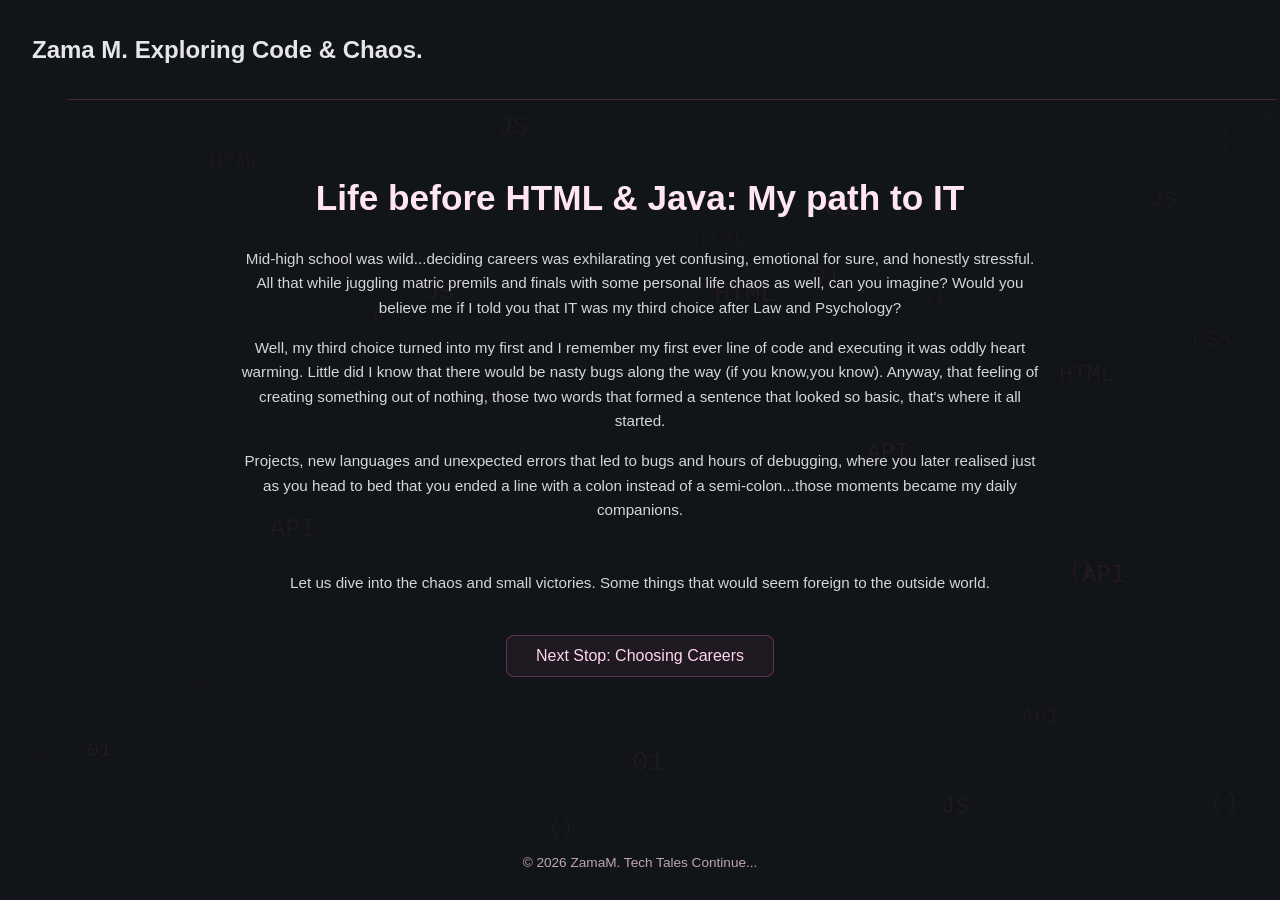
==== index.html @ 69c9a5df "Update index.html" ====
<!DOCTYPE html>
<html lang="en">
  <head>
    <meta charset="UTF-8">
    <meta name="viewport" content="width=device-width, initial-scale=1.0">
    <title>Life Before HTML & Java: My Journey into Tech</title>
    <title><h2>By Zama M.</h2></title>
    <link rel="stylesheet" href="css/style.css">
  </head>
  <body>

    <canvas id="tech-bg"></canvas>

    <div class="top-bar">
      <h2>Zama M. Exploring Code & Chaos.</h2>
    </div>

    <section class="hero">
      <h1 class="typing">Life before HTML & Java: My path to IT</h1>
      <p>
        Mid-high school was wild...deciding careers was exhilarating yet confusing, emotional for sure, and honestly stressful.
        All that while juggling matric premils and finals with some personal life chaos as well, can you imagine? Would you believe
        me if I told you that IT was my third choice after Law and Psychology?</p>
      <p>
        
        Well, my third choice turned into my first and I remember my first ever line of code and executing it was oddly heart warming. 
      Little did I know that there would be nasty bugs along the way (if you know,you know). Anyway, that feeling of creating something out
      of nothing, those two words that formed a sentence that looked so basic, that's where it all started.
      </p>

      <p>
      Projects, new languages and unexpected errors that led to bugs and hours of debugging, where you later realised just as you head to bed
      that you ended a line with a colon instead of a semi-colon...those moments became my daily companions.
     </p>

      <br>
        <p> Let us dive into the chaos and small victories. Some things that would seem foreign to the outside world.</p>

      
      <a href="choosing-it.html" class="cta">Next Stop: Choosing Careers</a>
    </section>

    <footer>
      <p>&copy; <span id="year"></span> ZamaM. Tech Tales Continue...</p>
    </footer>

    <script src="tech-bg.js"></script>
    <script>
      document.getElementById("year").textContent = new Date().getFullYear();
    </script>

  </body>
</html>
---- css/style.css ----
body {
  margin: 0;
  font-family: 'Orbitron', sans-serif;
  background-color: #111418;
  color: #e6e6e6;

  height: 100vh;
  display: flex;
  flex-direction: column;
  justify-content: space-between;
  overflow: hidden; 
}

.top-bar {
  position: absolute;
  top: 0;
  left: 0;
  width: 100%;
  padding: 1rem 2rem;
  display: flex;
  justify-content: space-between;
  align-items: center;
  z-index: 1;
}

.top-bar::after {
  content: "";
  position: absolute;
  bottom: 0;
  left: 5%;
  width: 90%;
  height: 1px;
  background: rgba(255,105,180,0.2);
}

.logo {
  font-size: 0.9rem;
  color: #ffd6ec;
  letter-spacing: 1px;
  text-shadow: 0 0 6px rgba(255,105,180,0.3);
}

.role {
  font-size: 0.8rem;
  color: #9aa4ad;
}

canvas {
  position: fixed;
  top: 0;
  left: 0;
  width: 100%;
  height: 100%;
  z-index: 0;
  opacity: 0.25;
}

.hero {
  text-align: center;
  padding: 2rem;
  position: relative;
  z-index: 1;
  max-width: 800px;
  margin: auto;
}

.hero h1 {
  font-size: 2.2rem;
  color: #ffe6f2;
  animation: neonPulsePink 3s infinite;
}

.hero p {
  margin-top: 1rem;
  color: #d6d6d6;
  line-height: 1.6;
  font-size: 0.95rem;
}

.cta {
  display: inline-block;
  margin-top: 1.5rem;
  padding: 0.7rem 1.8rem;
  background: #1f1a22;
  color: #ffd6ec;
  border-radius: 8px;
  text-decoration: none;
  border: 1px solid rgba(255, 105, 180, 0.3);
  transition: 0.3s;
}

.cta:hover {
  background: #2a1f2c;
  transform: translateY(-2px);
  box-shadow: 0 0 12px rgba(255, 105, 180, 0.3);
}

footer {
  text-align: center;
  padding: 1rem;
  color: #bfa6b5;
  font-size: 0.85rem;
  position: relative;
  z-index: 1;
}

@keyframes neonPulsePink {
  0%, 100% {
    text-shadow:
      0 0 4px rgba(255,105,180,0.2),
      0 0 10px rgba(255,105,180,0.1);
  }
  50% {
    text-shadow:
      0 0 8px rgba(255,105,180,0.4),
      0 0 18px rgba(255,105,180,0.25);
  }
}
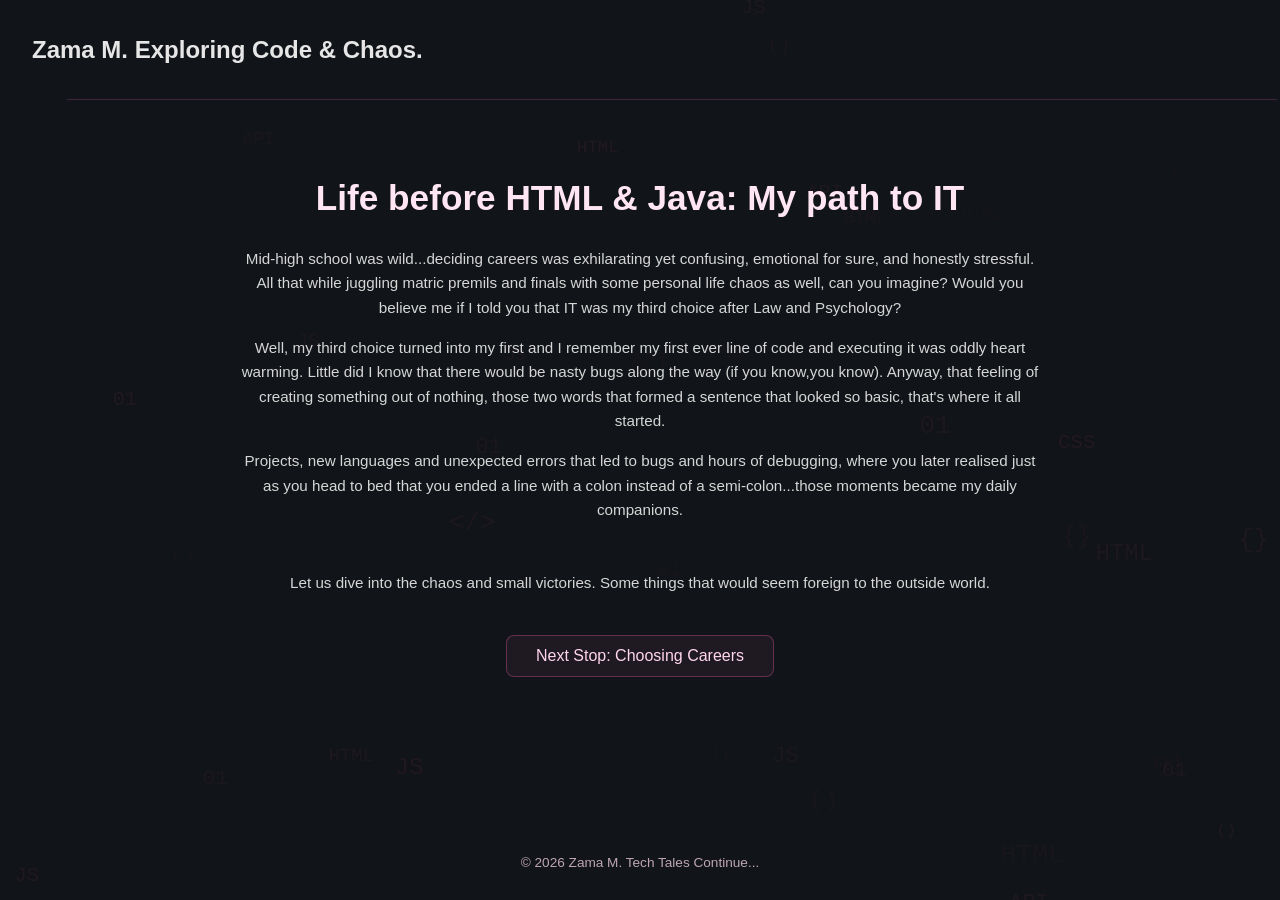
==== commit fd531b9d: "Update index.html" ====
--- a/index.html
+++ b/index.html
@@ -41,7 +41,7 @@
     </section>
 
     <footer>
-      <p>&copy; <span id="year"></span> ZamaM. Tech Tales Continue...</p>
+      <p>&copy; <span id="year"></span> Zama M. Tech Tales Continue...</p>
     </footer>
 
     <script src="tech-bg.js"></script>
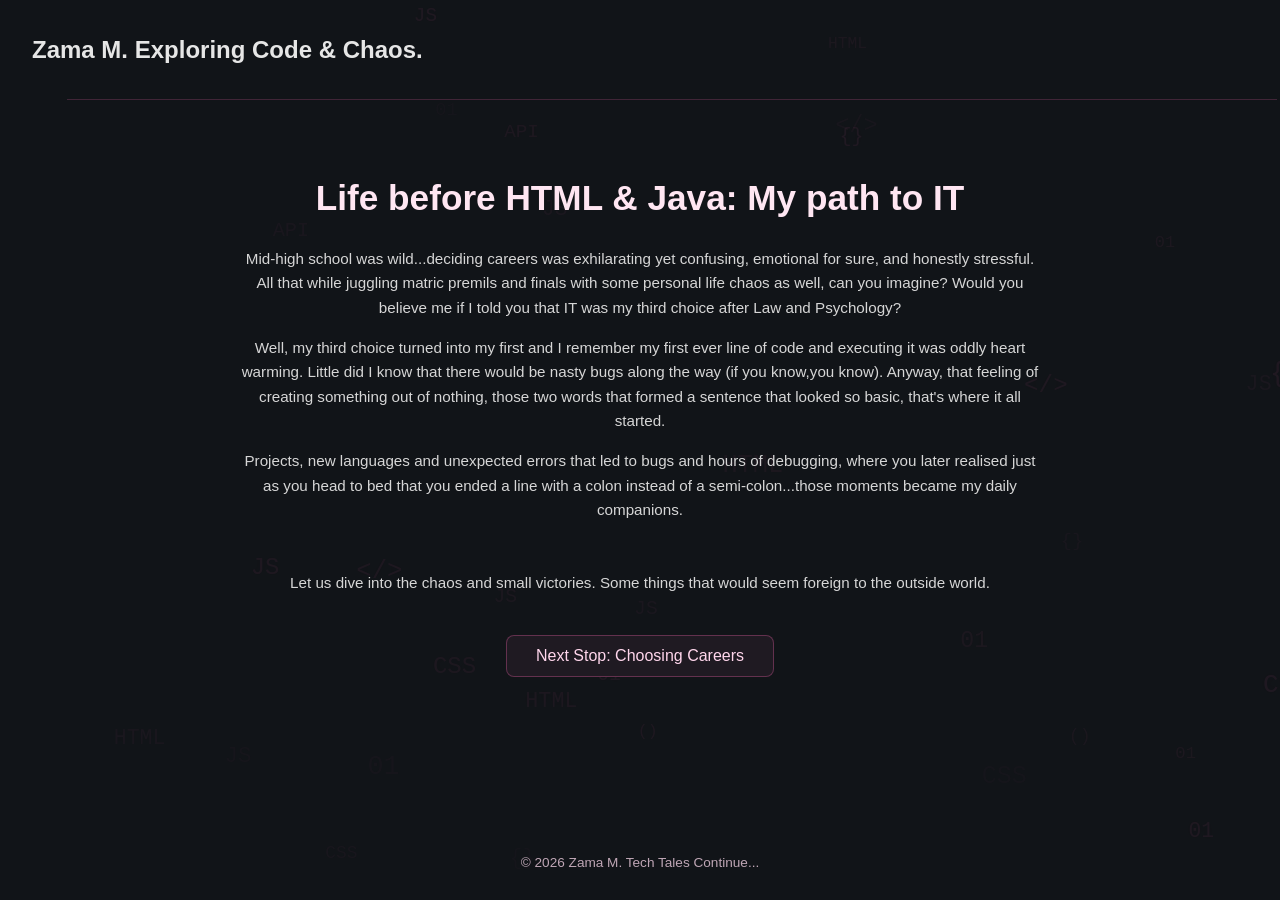
==== commit 02429e5f: "Update index.html" ====
--- a/index.html
+++ b/index.html
@@ -7,7 +7,7 @@
     <title><h2>By Zama M.</h2></title>
     <link rel="stylesheet" href="css/style.css">
   </head>
-  <body>
+  <body class="no-scroll">
 
     <canvas id="tech-bg"></canvas>
 
--- a/css/style.css
+++ b/css/style.css
@@ -8,7 +8,7 @@
   display: flex;
   flex-direction: column;
   justify-content: space-between;
-  overflow: hidden; 
+  overflow-y: auto; 
 }
 
 .top-bar {
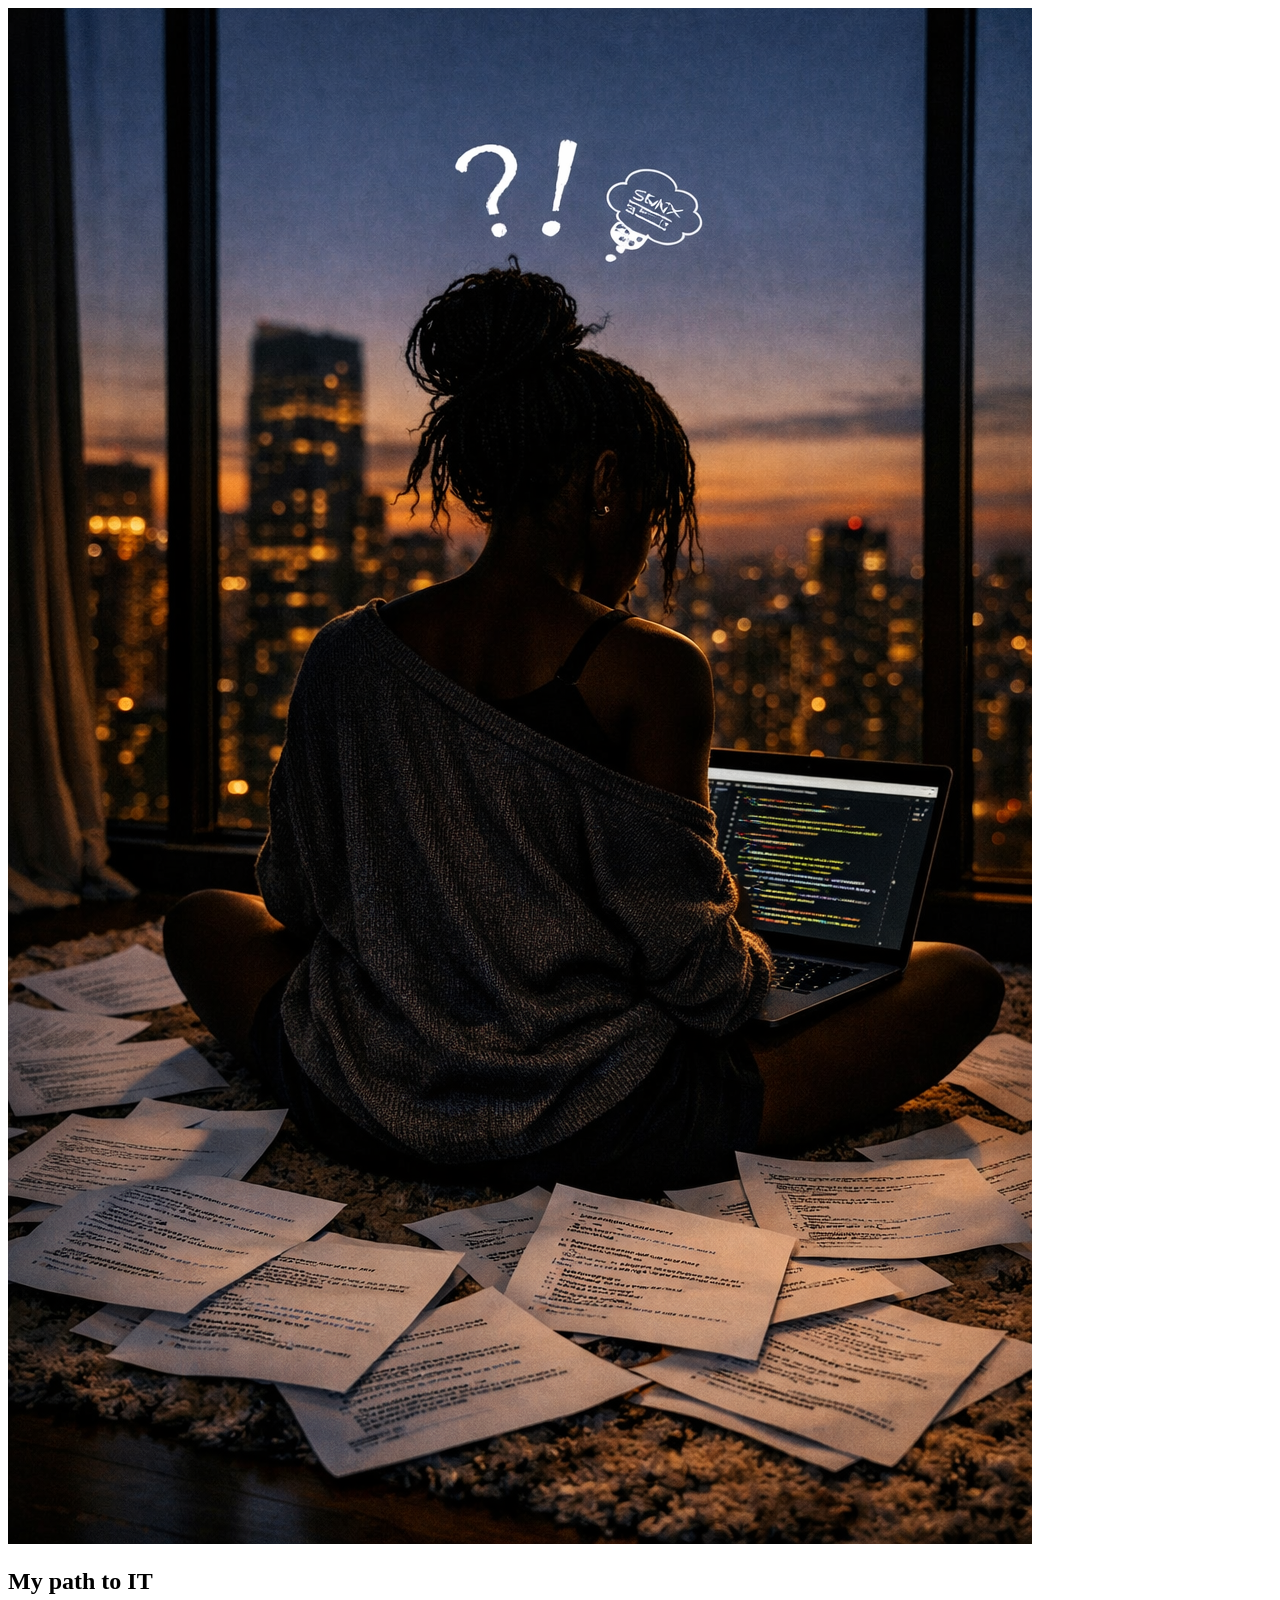
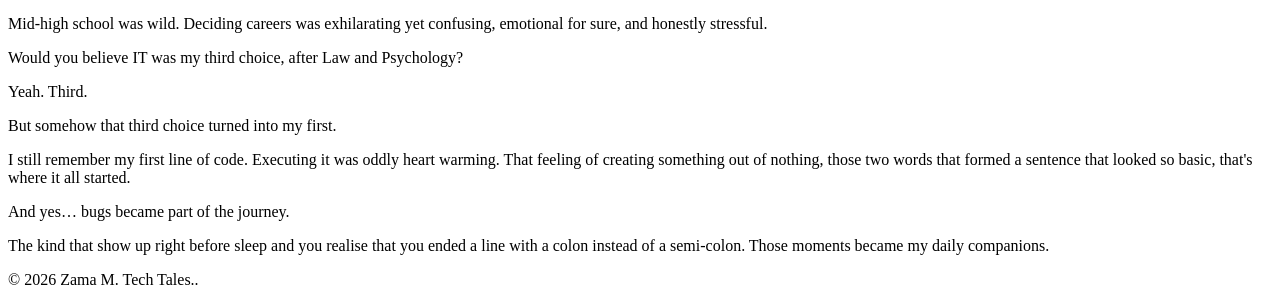
==== commit d1f4767e: "Update index.html" ====
--- a/index.html
+++ b/index.html
@@ -1,53 +1,49 @@
 <!DOCTYPE html>
 <html lang="en">
-  <head>
-    <meta charset="UTF-8">
-    <meta name="viewport" content="width=device-width, initial-scale=1.0">
-    <title>Life Before HTML & Java: My Journey into Tech</title>
-    <title><h2>By Zama M.</h2></title>
-    <link rel="stylesheet" href="css/style.css">
-  </head>
-  <body class="no-scroll">
+<head>
+  <meta charset="UTF-8">
+  <title>Life Before HTML</title>
+  <link rel="stylesheet" href="style.css">
+</head>
 
-    <canvas id="tech-bg"></canvas>
+<body>
 
-    <div class="top-bar">
-      <h2>Zama M. Exploring Code & Chaos.</h2>
-    </div>
+  <img src="logo.png" class="logo" id="logo">
 
-    <section class="hero">
-      <h1 class="typing">Life before HTML & Java: My path to IT</h1>
-      <p>
-        Mid-high school was wild...deciding careers was exhilarating yet confusing, emotional for sure, and honestly stressful.
-        All that while juggling matric premils and finals with some personal life chaos as well, can you imagine? Would you believe
-        me if I told you that IT was my third choice after Law and Psychology?</p>
-      <p>
-        
-        Well, my third choice turned into my first and I remember my first ever line of code and executing it was oddly heart warming. 
-      Little did I know that there would be nasty bugs along the way (if you know,you know). Anyway, that feeling of creating something out
-      of nothing, those two words that formed a sentence that looked so basic, that's where it all started.
-      </p>
+  <section class="hero">
+    <h1 id="typed"></h1>
+    <h2 id="subtitle" class="hidden">My path to IT</h2>
+  </section>
 
-      <p>
-      Projects, new languages and unexpected errors that led to bugs and hours of debugging, where you later realised just as you head to bed
-      that you ended a line with a colon instead of a semi-colon...those moments became my daily companions.
+  <section class="story">
+
+    <p> Mid-high school was wild. Deciding careers was exhilarating yet confusing, emotional for sure, and honestly stressful.</p>
+
+    <p>Would you believe IT was my third choice, after Law and Psychology?</p>
+
+    <p>Yeah. Third.</p>
+
+    <p>But somehow that third choice turned into my first. </p>
+
+    <p>I still remember my first line of code. Executing it was oddly heart warming. That feeling of creating something out
+      of nothing, those two words that formed a sentence that looked so basic, that's where it all started.</p>
+
+    <p>And yes… <span class="bug-text">bugs</span> became part of the journey.</p>
+
+    <p>The kind that show up right before sleep and you realise that you ended a line with a colon instead of a semi-colon.
+      Those moments became my daily companions.
      </p>
 
-      <br>
-        <p> Let us dive into the chaos and small victories. Some things that would seem foreign to the outside world.</p>
+  </section>
 
-      
-      <a href="choosing-it.html" class="cta">Next Stop: Choosing Careers</a>
-    </section>
-
-    <footer>
-      <p>&copy; <span id="year"></span> Zama M. Tech Tales Continue...</p>
+  <footer>
+      <p>&copy; <span id="year"></span> Zama M. Tech Tales..</p>
     </footer>
 
     <script src="tech-bg.js"></script>
     <script>
       document.getElementById("year").textContent = new Date().getFullYear();
     </script>
-
-  </body>
+  
+</body>
 </html>
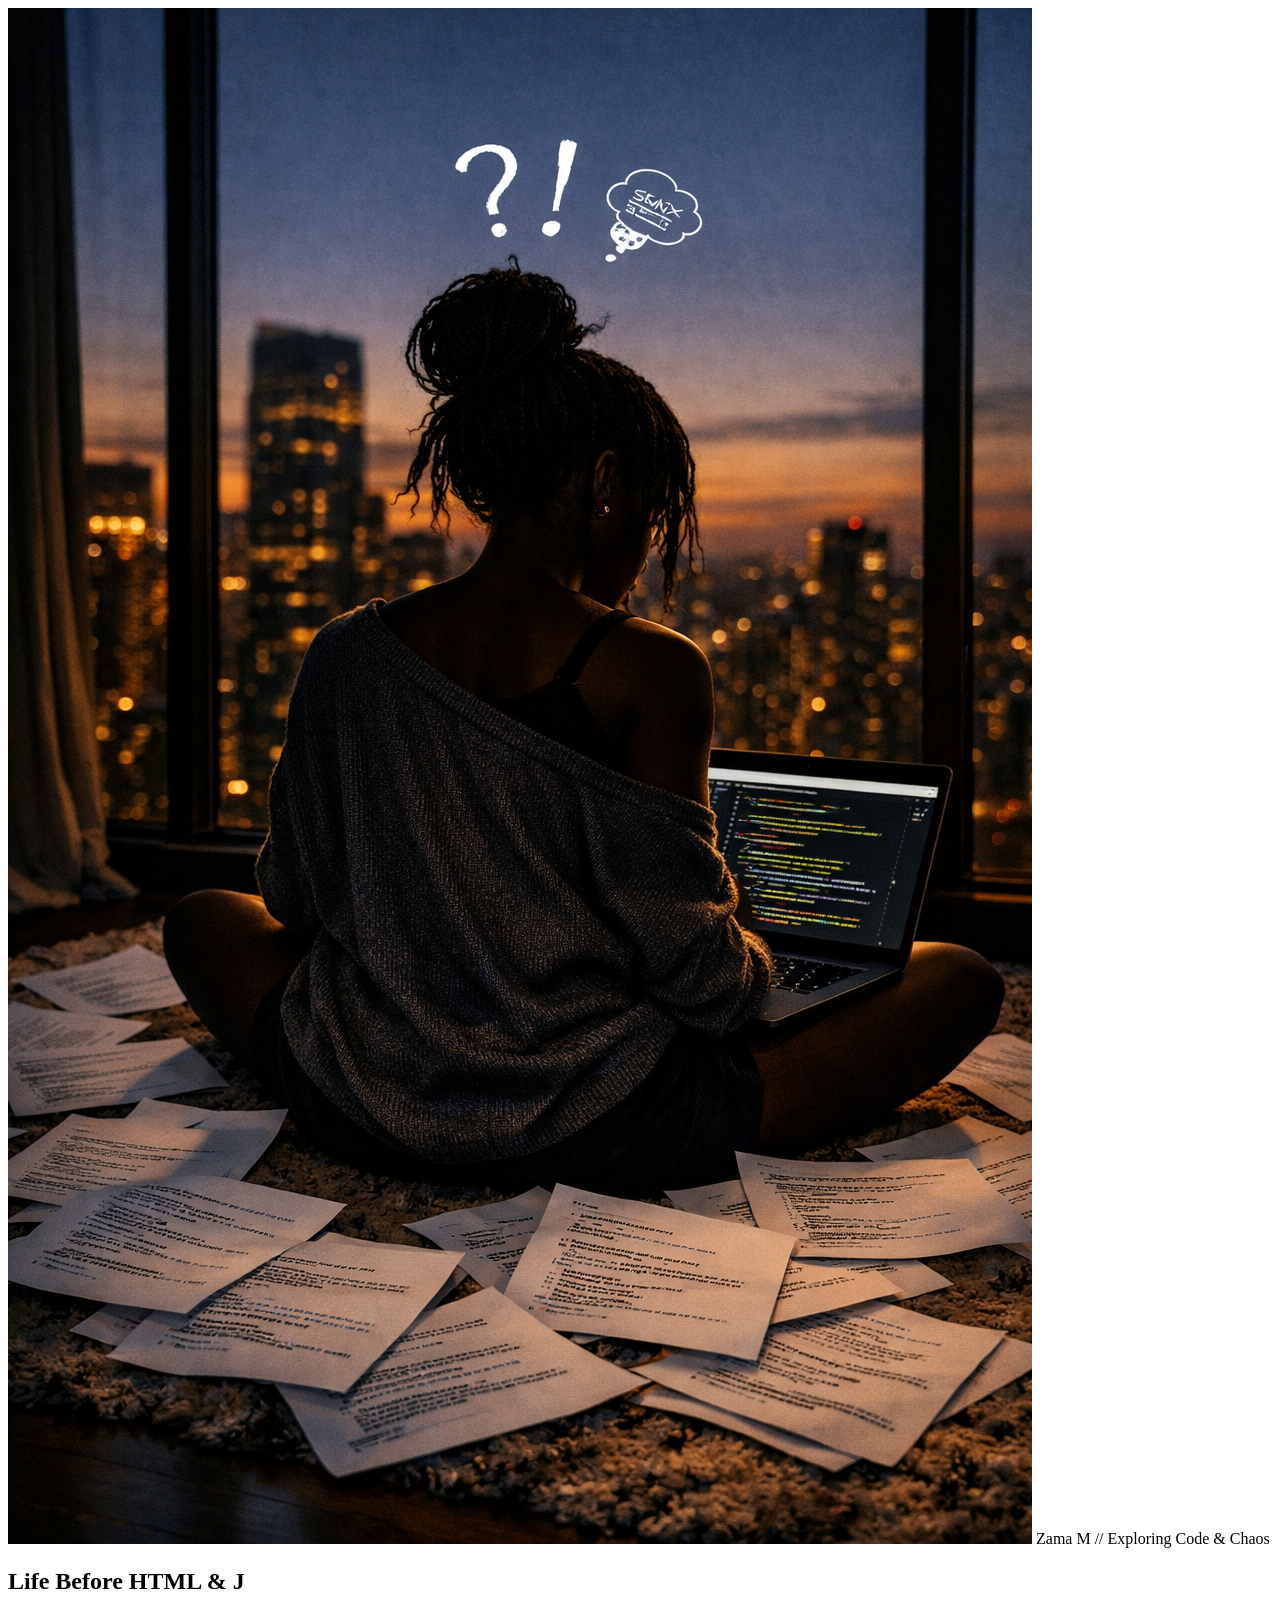
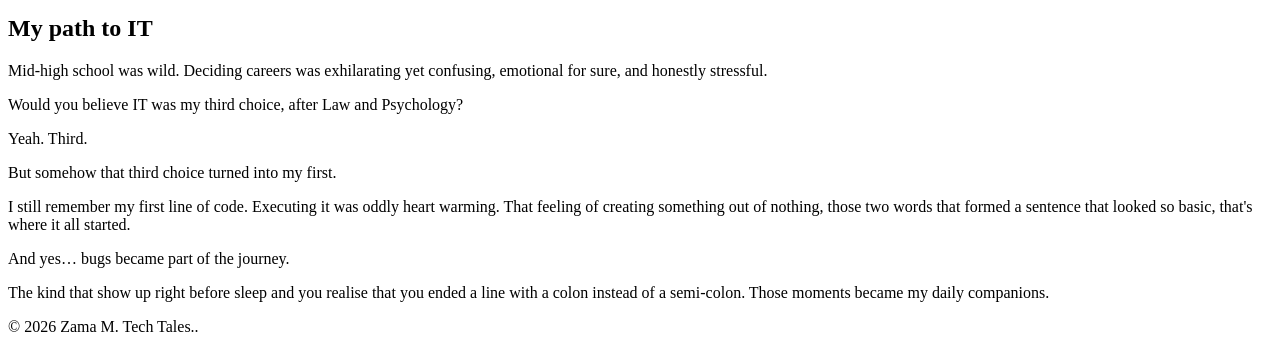
==== commit 8d455303: "Update index.html" ====
--- a/index.html
+++ b/index.html
@@ -8,7 +8,10 @@
 
 <body>
 
-  <img src="logo.png" class="logo" id="logo">
+ <div class="brand">
+  <img src="logo.png" class="logo">
+  <span class="brand-text">Zama M // Exploring Code & Chaos</span>
+</div>
 
   <section class="hero">
     <h1 id="typed"></h1>
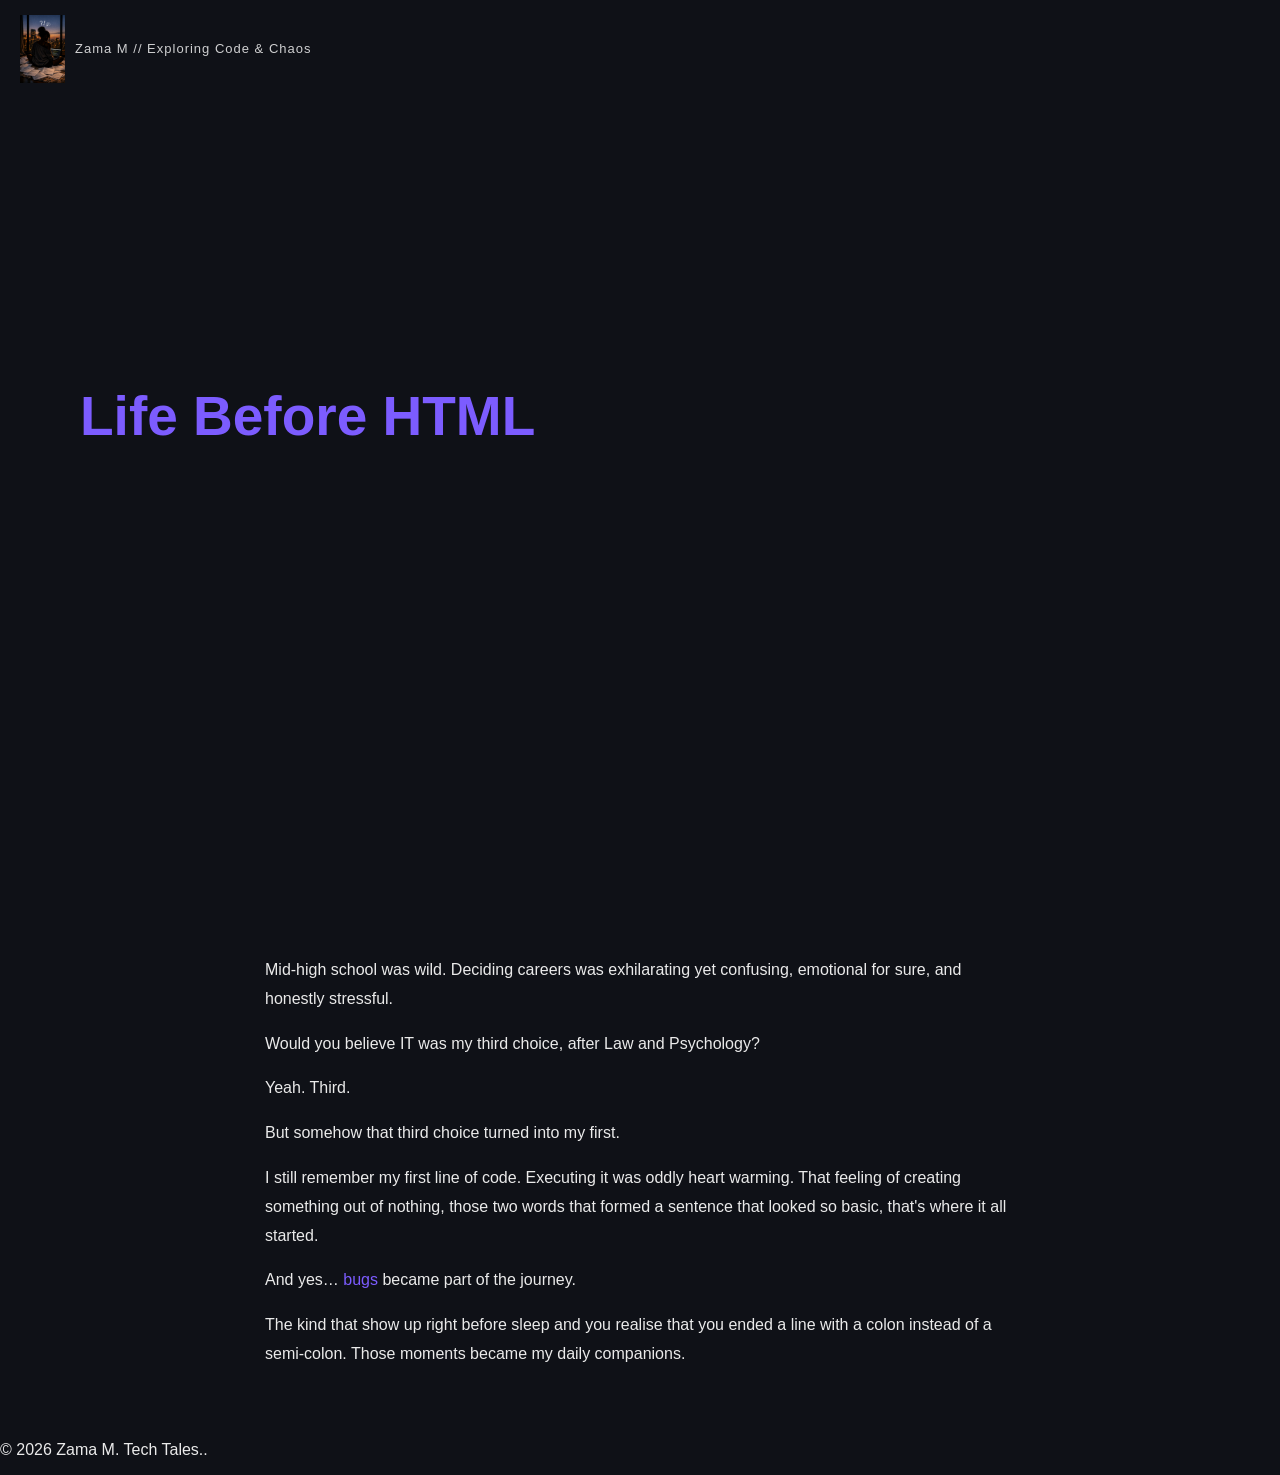
==== commit 72e92121: "Update index.html" ====
--- a/index.html
+++ b/index.html
@@ -3,7 +3,7 @@
 <head>
   <meta charset="UTF-8">
   <title>Life Before HTML</title>
-  <link rel="stylesheet" href="style.css">
+  <link rel="stylesheet" href="css/style.css">
 </head>
 
 <body>
--- a/css/style.css
+++ b/css/style.css
@@ -0,0 +1,57 @@
+body {
+  margin: 0;
+  background: #0f1117;
+  color: #eaeaea;
+  font-family: Arial, sans-serif;
+  overflow-x: hidden;
+}
+.brand {
+  position: fixed;
+  top: 15px;
+  left: 20px;
+  display: flex;
+  align-items: center;
+  gap: 10px;
+  z-index: 999;
+}
+
+.logo {
+  width: 45px;   
+  height: auto;
+}
+
+.brand-text {
+  font-size: 13px;
+  letter-spacing: 1px;
+  opacity: 0.8;
+  color: white;
+}
+
+.hero {
+  height: 100vh;
+  display: flex;
+  flex-direction: column;
+  justify-content: center;
+  padding-left: 80px;
+}
+
+#typed {
+  font-size: 55px;
+  color: #7c5cff;
+  margin: 0;
+}
+
+.hidden {
+  opacity: 0;
+}
+
+.story {
+  max-width: 750px;
+  margin: auto;
+  padding: 40px;
+  line-height: 1.8;
+}
+
+.bug-text {
+  color: #7c5cff;
+}
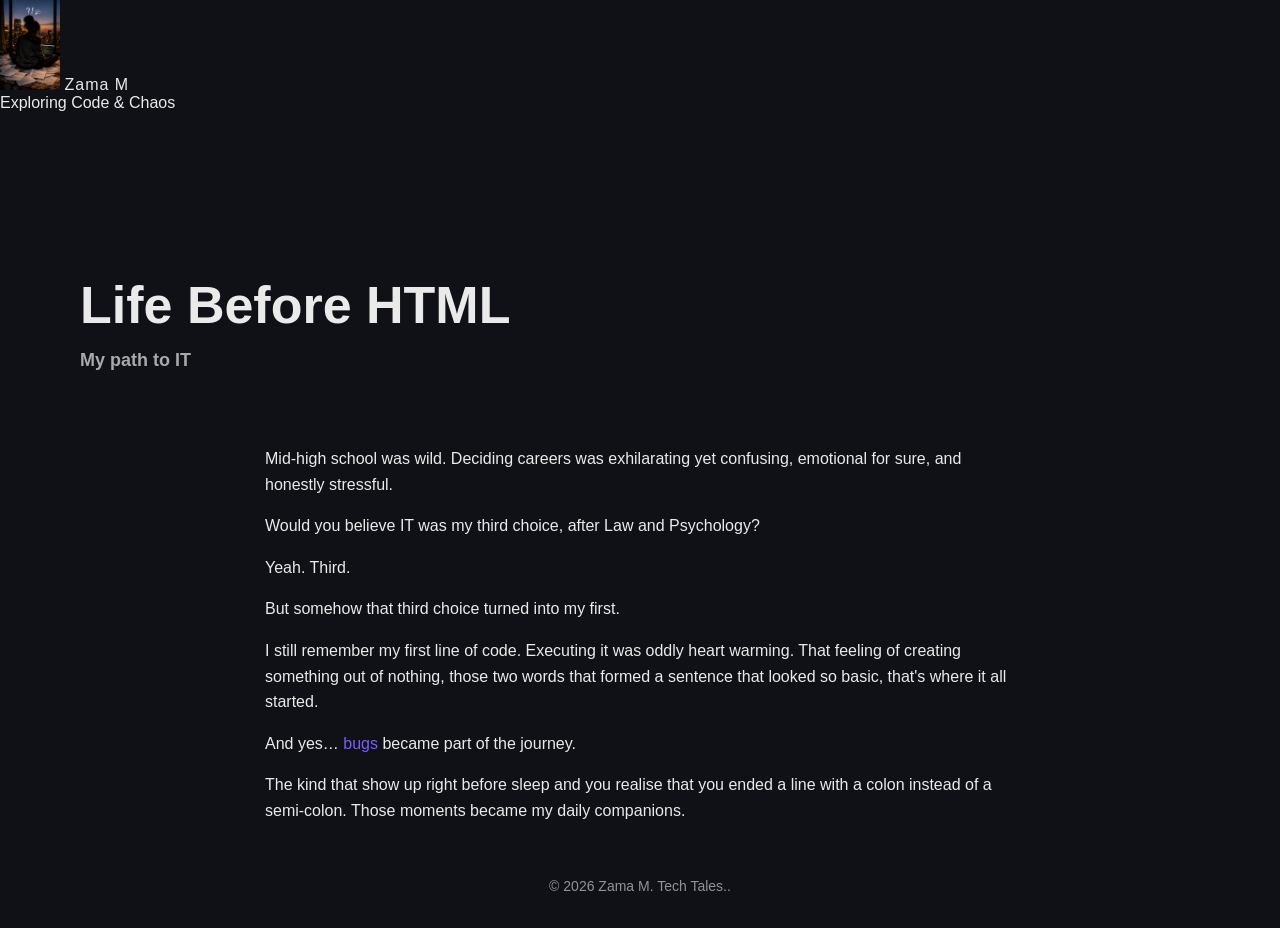
==== commit d4d63219: "Update index.html" ====
--- a/index.html
+++ b/index.html
@@ -6,13 +6,21 @@
   <link rel="stylesheet" href="css/style.css">
 </head>
 
-<body>
+  <body>
+    
+  <nav class="navbar">
 
- <div class="brand">
-  <img src="logo.png" class="logo">
-  <span class="brand-text">Zama M // Exploring Code & Chaos</span>
-</div>
+  <div class="left">
+    <img src="logo.png" class="logo">
+    <span class="brand-text">Zama M</span>
+  </div>
 
+  <div class="center">
+    Exploring Code & Chaos
+  </div>
+
+</nav>
+    
   <section class="hero">
     <h1 id="typed"></h1>
     <h2 id="subtitle" class="hidden">My path to IT</h2>
--- a/css/style.css
+++ b/css/style.css
@@ -5,40 +5,43 @@
   font-family: Arial, sans-serif;
   overflow-x: hidden;
 }
+
 .brand {
   position: fixed;
   top: 15px;
   left: 20px;
   display: flex;
   align-items: center;
-  gap: 10px;
+  gap: 12px;
   z-index: 999;
 }
 
 .logo {
-  width: 45px;   
+  width: 60px;   
   height: auto;
 }
 
 .brand-text {
-  font-size: 13px;
+  font-size: 16px;  
   letter-spacing: 1px;
-  opacity: 0.8;
+  font-weight: 500;
+  opacity: 0.9;
   color: white;
 }
 
 .hero {
-  height: 100vh;
-  display: flex;
-  flex-direction: column;
-  justify-content: center;
-  padding-left: 80px;
+  height: auto;             
+  padding: 120px 80px 40px;
 }
 
 #typed {
-  font-size: 55px;
-  color: #7c5cff;
-  margin: 0;
+  font-size: 52px; 
+  margin-bottom: 10px;
+}
+
+#subtitle {
+  font-size: 18px;
+  opacity: 0.7;
 }
 
 .hidden {
@@ -47,9 +50,20 @@
 
 .story {
   max-width: 750px;
-  margin: auto;
-  padding: 40px;
-  line-height: 1.8;
+  margin: 20px auto;
+  padding: 0 40px;
+  line-height: 1.6; 
+}
+
+.story p {
+  margin-bottom: 12px; 
+}
+
+footer {
+  text-align: center;
+  padding: 20px;
+  opacity: 0.6;
+  font-size: 14px;
 }
 
 .bug-text {
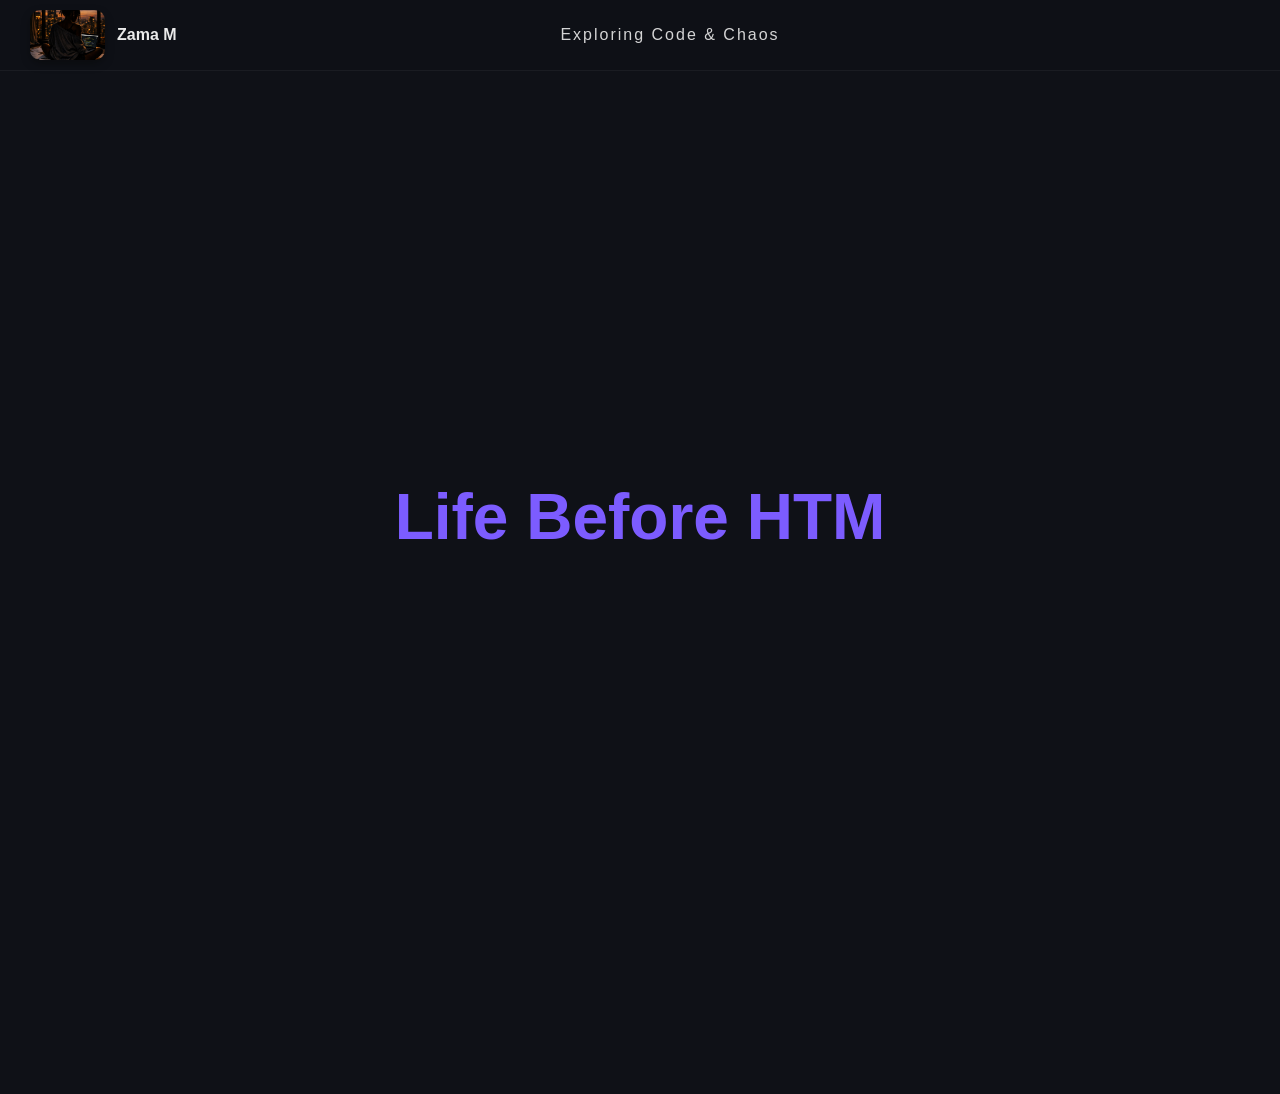
==== commit 1f4ea7ae: "Update index.html" ====
--- a/index.html
+++ b/index.html
@@ -39,7 +39,7 @@
     <p>I still remember my first line of code. Executing it was oddly heart warming. That feeling of creating something out
       of nothing, those two words that formed a sentence that looked so basic, that's where it all started.</p>
 
-    <p>And yes… <span class="bug-text">bugs</span> became part of the journey.</p>
+    <p>And yes… bugs became part of the journey.</p>
 
     <p>The kind that show up right before sleep and you realise that you ended a line with a colon instead of a semi-colon.
       Those moments became my daily companions.
--- a/css/style.css
+++ b/css/style.css
@@ -1,3 +1,8 @@
+html, body {
+  height: 100%;
+  overflow: hidden;
+}
+
 body {
   margin: 0;
   background: #0f1117;
@@ -6,41 +11,79 @@
   overflow-x: hidden;
 }
 
-.brand {
+.navbar {
   position: fixed;
-  top: 15px;
-  left: 20px;
+  top: 0;
+  left: 0;
+  width: 100%;
+  height: 70px; 
+
+  display: grid;
+  grid-template-columns: 1fr auto 1fr;
+  align-items: center;
+  padding: 0 30px;
+
+  background: rgba(15, 17, 23, 0.9);
+  backdrop-filter: blur(10px);
+
+  border-bottom: 1px solid rgba(255,255,255,0.05);
+  z-index: 999;
+}
+
+.left {
   display: flex;
   align-items: center;
   gap: 12px;
-  z-index: 999;
 }
 
 .logo {
-  width: 60px;   
-  height: auto;
+  width: 75px;
+  height: 50px;
+  object-fit: cover;
+  border-radius: 10px;
+  box-shadow: 0 4px 10px rgba(0,0,0,0.3);
 }
 
 .brand-text {
-  font-size: 16px;  
-  letter-spacing: 1px;
+  font-size: 16px;
+  font-weight: 600;
+  white-space: nowrap;
+}
+
+.center {
+  font-size: 16px; 
+  letter-spacing: 2px;
   font-weight: 500;
   opacity: 0.9;
-  color: white;
+  text-align: center;
+  white-space: nowrap;
 }
 
 .hero {
-  height: auto;             
-  padding: 120px 80px 40px;
+  height: 100vh;
+  display: flex;
+  flex-direction: column;
+  justify-content: center;
+  align-items: center;
+  text-align: center;
+  padding: 90px 20px 20px;
 }
 
 #typed {
-  font-size: 52px; 
-  margin-bottom: 10px;
+  font-size: 64px;
+  color: #7c5cff;
+  margin: 0;
+  font-weight: 700;
 }
 
 #subtitle {
   font-size: 18px;
+  opacity: 0;
+  margin-top: 10px;
+  transition: opacity 1.2s ease;
+}
+
+#subtitle.show {
   opacity: 0.7;
 }
 
@@ -49,10 +92,21 @@
 }
 
 .story {
+  position: absolute;
+  bottom: 12%;
+  left: 50%;
+  transform: translateX(-50%);
+  width: 70%;
   max-width: 750px;
-  margin: 20px auto;
-  padding: 0 40px;
-  line-height: 1.6; 
+
+  opacity: 0;
+  transition: opacity 1.5s ease;
+  text-align: center;
+  line-height: 1.6;
+}
+
+.story.show {
+  opacity: 1;
 }
 
 .story p {
@@ -69,3 +123,19 @@
 .bug-text {
   color: #7c5cff;
 }
+
+.glitch {
+  display: inline-block;
+  color: #7c5cff;
+  position: relative;
+  animation: glitch 0.3s infinite;
+}
+
+@keyframes glitch {
+  0% { transform: translate(0); }
+  20% { transform: translate(-2px, 1px); }
+  40% { transform: translate(2px, -1px); }
+  60% { transform: translate(-1px, 2px); }
+  80% { transform: translate(1px, -2px); }
+  100% { transform: translate(0); }
+}
